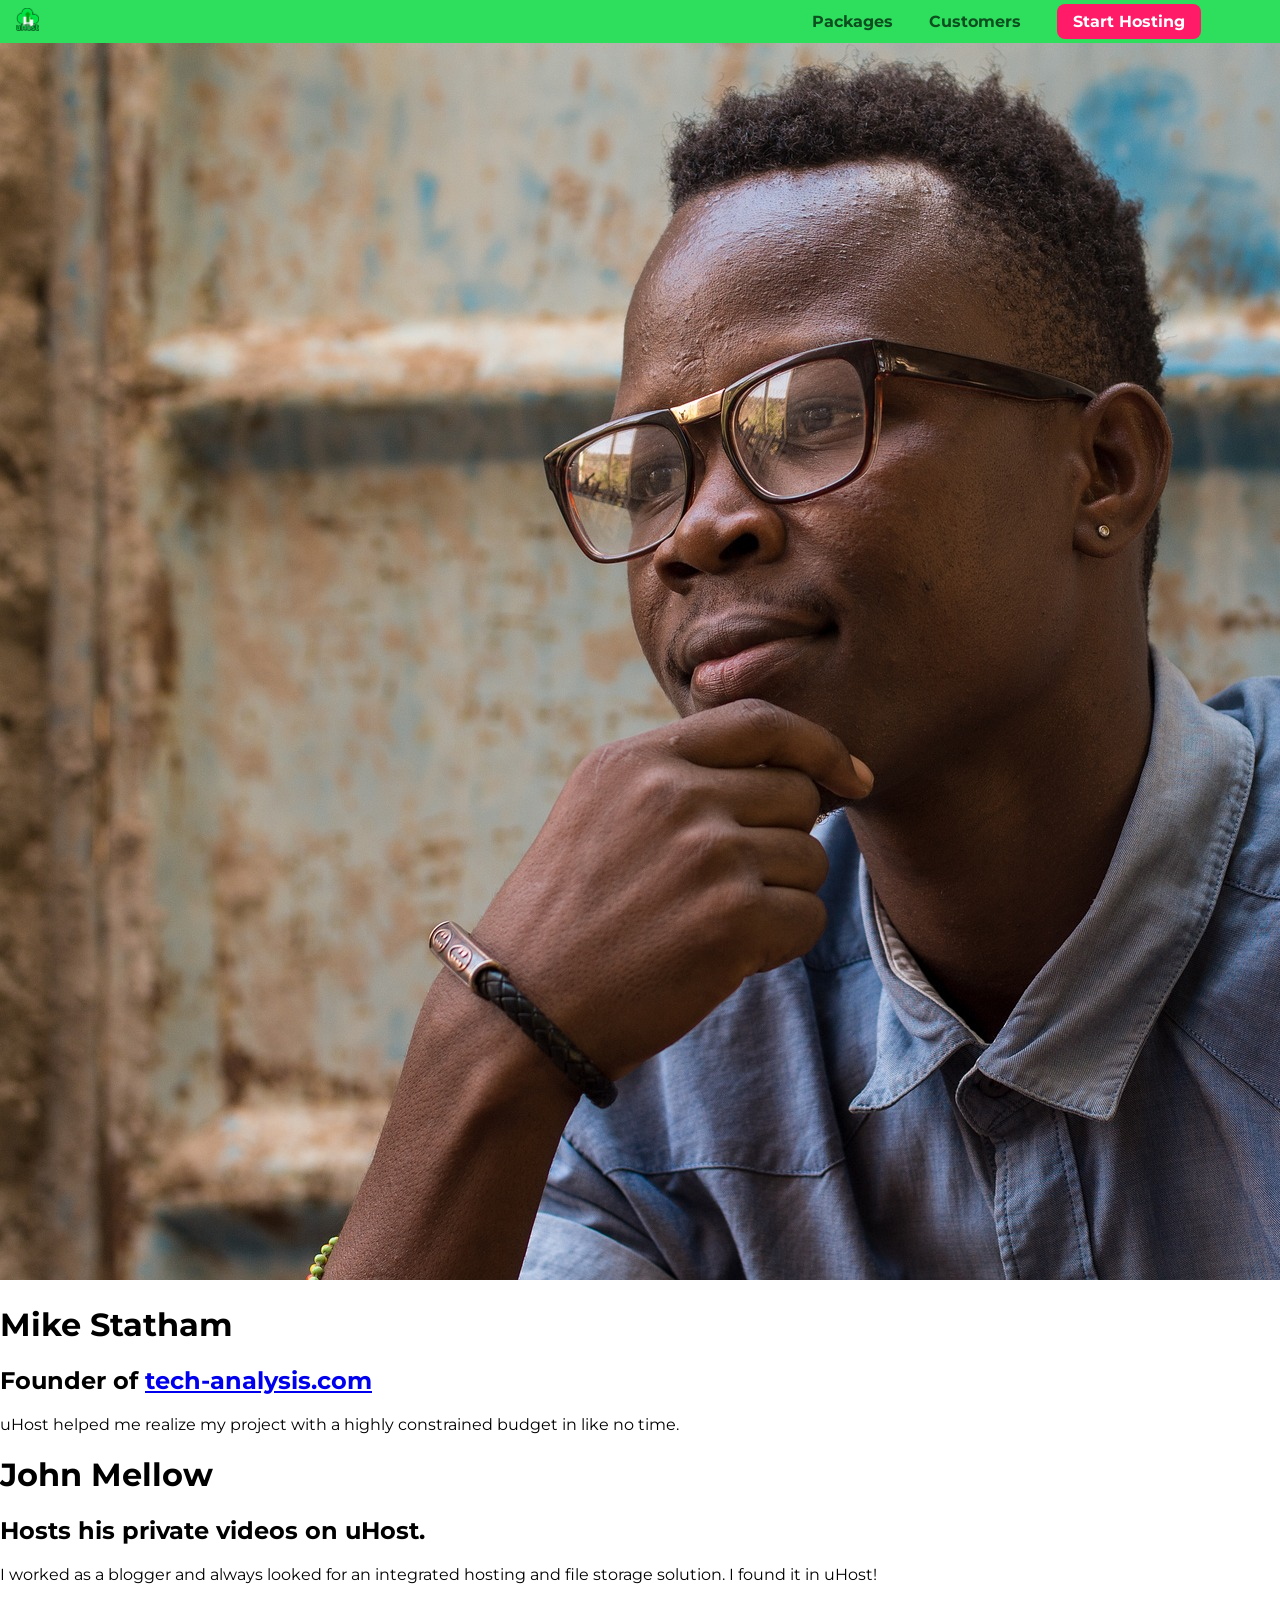
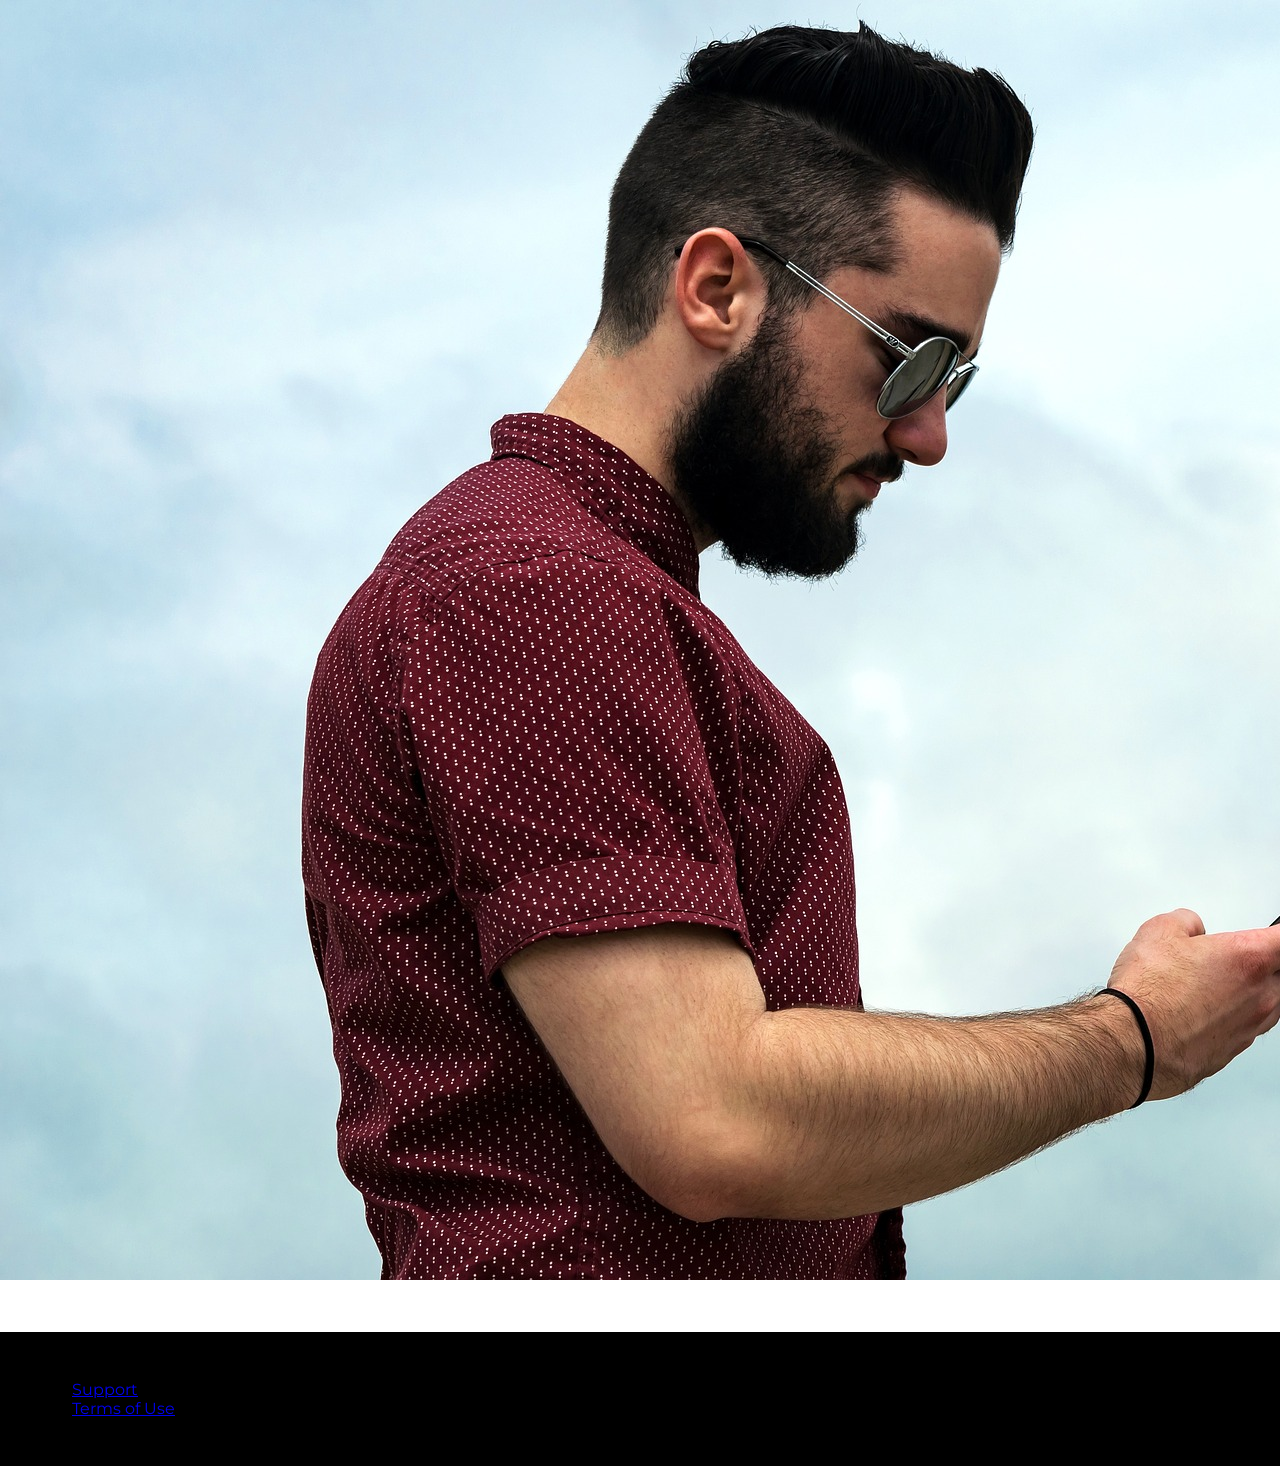
==== customers/index.html @ 214d11cf "Adding the Customers Page to our Website" ====
<!DOCTYPE html>
<html lang="en">
  <head>
    <meta charset="UTF-8" />
    <meta name="viewport" content="width=device-width, initial-scale=1.0" />
    <meta http-equiv="X-UA-Compatible" content="ie=edge" />
    <title>uHost Customers</title>
    <link rel="shortcut icon" href="../favicon.png" />
    <link
      href="https://fonts.googleapis.com/css?family=Anton|Montserrat:400,700"
      rel="stylesheet"
    />
    <link rel="stylesheet" href="../shared.css" />
    <link rel="stylesheet" href="customers.css" />
  </head>

  <body>
    <header class="main-header">
      <div>
        <a href="../index.html" class="main-header__brand">
          <img
            src="../images/uhost-icon.png"
            alt="uHost - Your favorite hosting company"
          />
        </a>
      </div>
      <nav class="main-nav">
        <ul class="main-nav__items">
          <li class="main-nav__item">
            <a href="../packages/index.html">Packages</a>
          </li>
          <li class="main-nav__item">
            <a href="index.html">Customers</a>
          </li>
          <li class="main-nav__item main-nav__item--cta">
            <a href="../index.html">Start Hosting</a>
          </li>
        </ul>
      </nav>
    </header>
    <main>
      <div>
        <div class="testimonial" id="customer-1">
          <div class="testimonial__image-container">
            <img
              src="../images/customer-1.jpg"
              alt="Mike Statham - Customer"
              class="testimonial__image"
            />
          </div>
          <div class="testimonial__info">
            <h1 class="testimonial__name">Mike Statham</h1>
            <h2 class="testimonial__subtitle">
              Founder of
              <a href="tech-analysis.com">tech-analysis.com</a>
            </h2>
            <p class="testimonial__text">
              uHost helped me realize my project with a highly constrained
              budget in like no time.
            </p>
          </div>
        </div>
        <div class="testimonial" id="customer-2">
          <div class="testimonial__info">
            <h1 class="testimonial__name">John Mellow</h1>
            <h2 class="testimonial__subtitle">
              Hosts his private videos on uHost.
            </h2>
            <p class="testimonial__text">
              I worked as a blogger and always looked for an integrated hosting
              and file storage solution. I found it in uHost!
            </p>
          </div>
          <div class="testimonial__image-container">
            <img
              src="../images/customer-2.jpg"
              alt="John Mellow - Customer"
              class="testimonial__image"
            />
          </div>
        </div>
      </div>
    </main>
    <footer class="main-footer">
      <nav>
        <ul>
          <li>
            <a href="#">Support</a>
          </li>
          <li>
            <a href="#">Terms of Use</a>
          </li>
        </ul>
      </nav>
    </footer>
  </body>
</html>
---- shared.css ----
* {
  box-sizing: border-box;
}

body {
  font-family: 'Montserrat', sans-serif;
  margin: 0;
}
/* header */
.main-header {
  width: 100%;
  background-color: #2ddf5c;
  padding: 8px 16px;
  position: fixed;
  top: 0;
  left: 0;
  z-index: 1;
}

.main-header > div {
  display: inline-block;
  vertical-align: middle;
}

.main-header__brand {
  color: #0e4f1f;
  text-decoration: none;
  font-weight: bold;
  height: 23px;
  display: inline-block;
}

.main-header__brand img {
  height: 100%;
}

.main-nav {
  display: inline-block;
  text-align: right;
  width: calc(100% - 74px);
  vertical-align: middle;
}

.main-nav__item {
  display: inline-block;
  margin: 0 16px;
}

.main-nav__item a {
  text-decoration: none;
  color: #0e4f1f;
  font-weight: bold;
  padding: 3px 0;
}

.main-nav__item a:hover,
.main-nav__item a:active {
  color: white;
  border-bottom: 5px solid white;
}

.main-nav__item--cta a {
  color: white;
  background: #ff1b68;
  padding: 8px 16px;
  border-radius: 8px;
}

.main-nav__item--cta a:hover,
.main-nav__item--cta a:active {
  color: #ff1b68;
  background: white;
  border: none;
}

.main-nav__items {
  margin: 0;
  padding: 0;
  list-style: none;
}

.main-footer {
  background: black;
  padding: 32px;
  margin-top: 48px;
}

.main-footer__links {
  list-style: none;
  margin: 0;
  padding: 0;
  text-align: center;
}

.main-footer__link {
  display: inline-block;
  margin: 0 16px;
}

.main-footer__link a {
  color: white;
  text-decoration: none;
}

.main-footer__link a:hover,
.main-footer__link a:active {
  color: #ccc;
}
.button {
  background: #0e4f1f;
  color: white;
  font: inherit;
  border: 1.5px solid #0e4f1f;
  padding: 8px;
  border-radius: 8px;
  font-weight: bold;
  cursor: pointer;
}
.button:hover,
.button:active {
  background: white;
  color: #0e4f1f;
}

button:focus {
  outline: none;
}
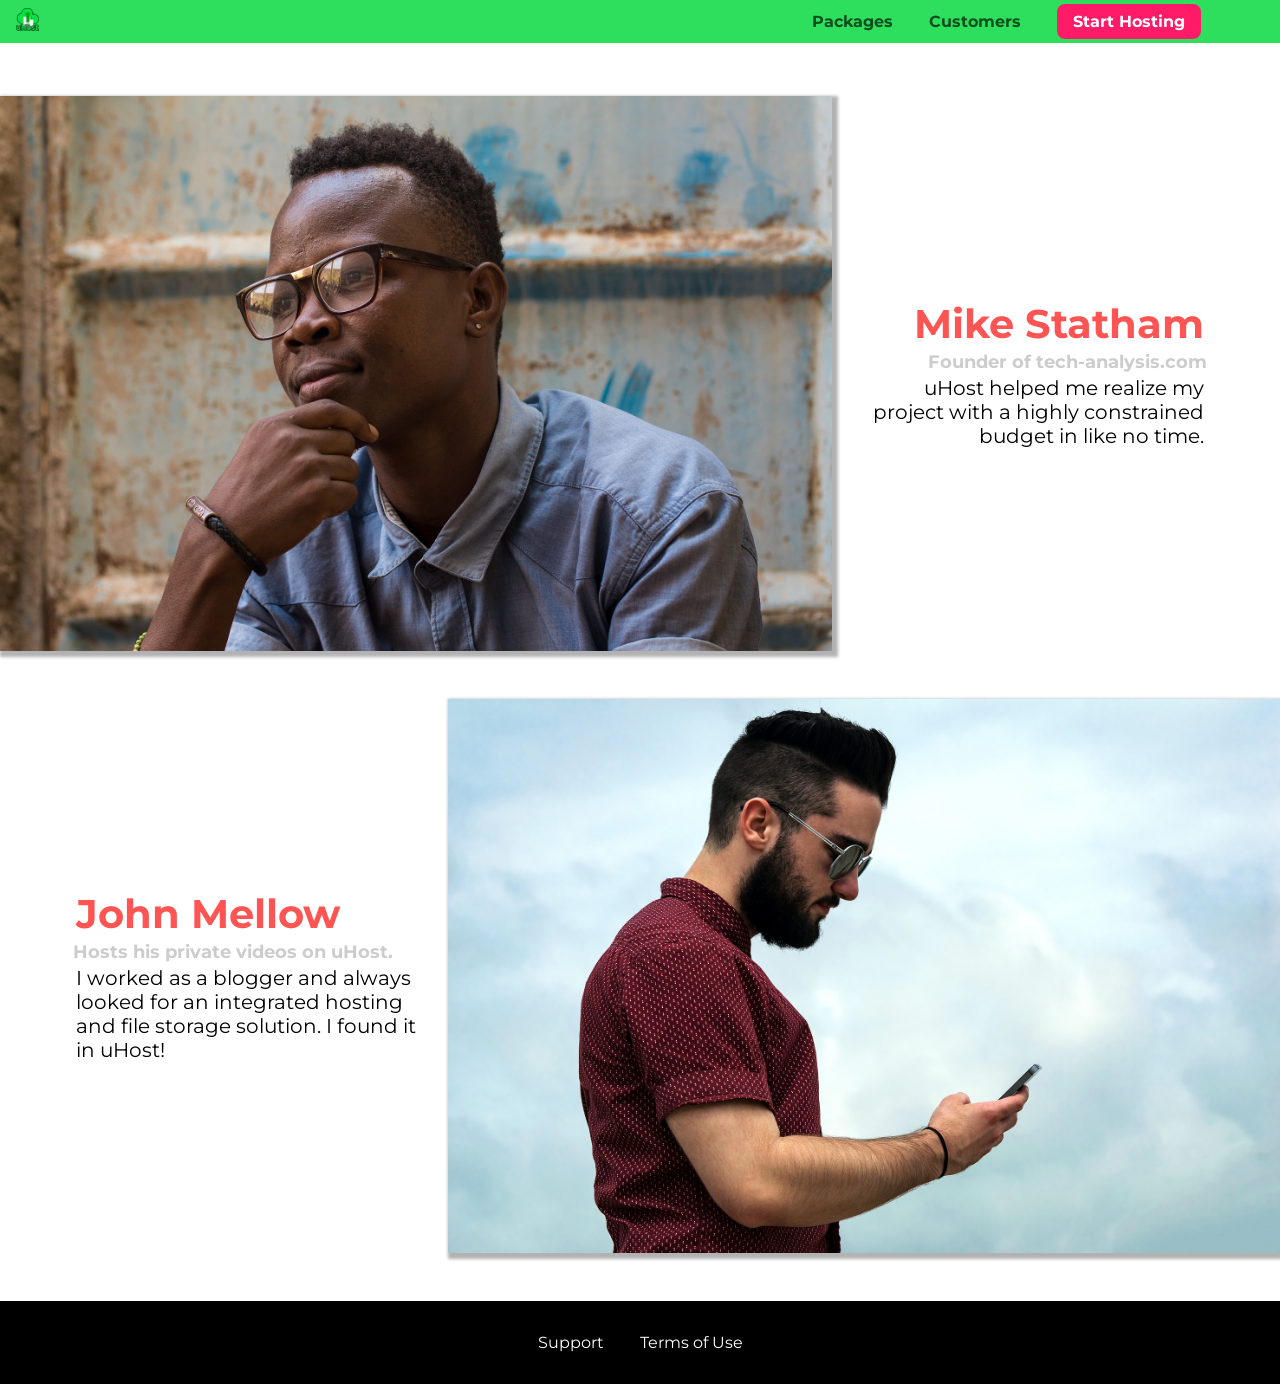
==== commit 385011dc: "Working on the Image Layout" ====
--- a/customers/index.html
+++ b/customers/index.html
@@ -82,16 +82,16 @@
       </div>
     </main>
     <footer class="main-footer">
-      <nav>
-        <ul>
-          <li>
-            <a href="#">Support</a>
-          </li>
-          <li>
-            <a href="#">Terms of Use</a>
-          </li>
-        </ul>
-      </nav>
+        <nav>
+            <ul class="main-footer__links">
+                <li class="main-footer__link">
+                    <a href="#">Support</a>
+                </li>
+                <li class="main-footer__link">
+                    <a href="#">Terms of Use</a>
+                </li>
+            </ul>
+        </nav>
     </footer>
   </body>
 </html>
--- a/customers/customers.css
+++ b/customers/customers.css
@@ -0,0 +1,66 @@
+.testimonial {
+  font-size: 20px;
+  margin: 48px 0;
+}
+
+.testimonial__list {
+  width: 80%;
+  margin: auto;
+}
+
+.testimonial:first-of-type {
+  margin-top: 96px;
+}
+
+.testimonial__image-container {
+ width: 65%;
+ display: inline-block;
+ vertical-align: middle;
+ box-shadow: 3px 3px 3px 3px rgba(0,0,0,0.3)
+}
+                   
+.testimonial__image {
+ width: 100%;
+ vertical-align: top;
+}
+
+.testimonial__info {
+  text-align: right;
+  padding: 14px;
+  display: inline-block;
+  vertical-align: middle;
+  width:30%
+}
+
+#customer-2.testimonial {
+  text-align: right;
+}
+
+#customer-2 .testimonial__info {
+  text-align: left;
+}
+
+.testimonial__name {
+  margin: 3px;
+  color: #ff5454;
+}
+
+.testimonial__subtitle {
+  margin: 0;
+  font-size: 18px;
+  color: #ccc;
+}
+
+.testimonial__subtitle a {
+  color: inherit;
+  text-decoration: none;
+}
+
+.testimonial__subtitle a:hover,
+.testimonial__subtitle a:active {
+  color: #7a7a7a;
+}
+
+.testimonial__text {
+  margin: 3px;
+}
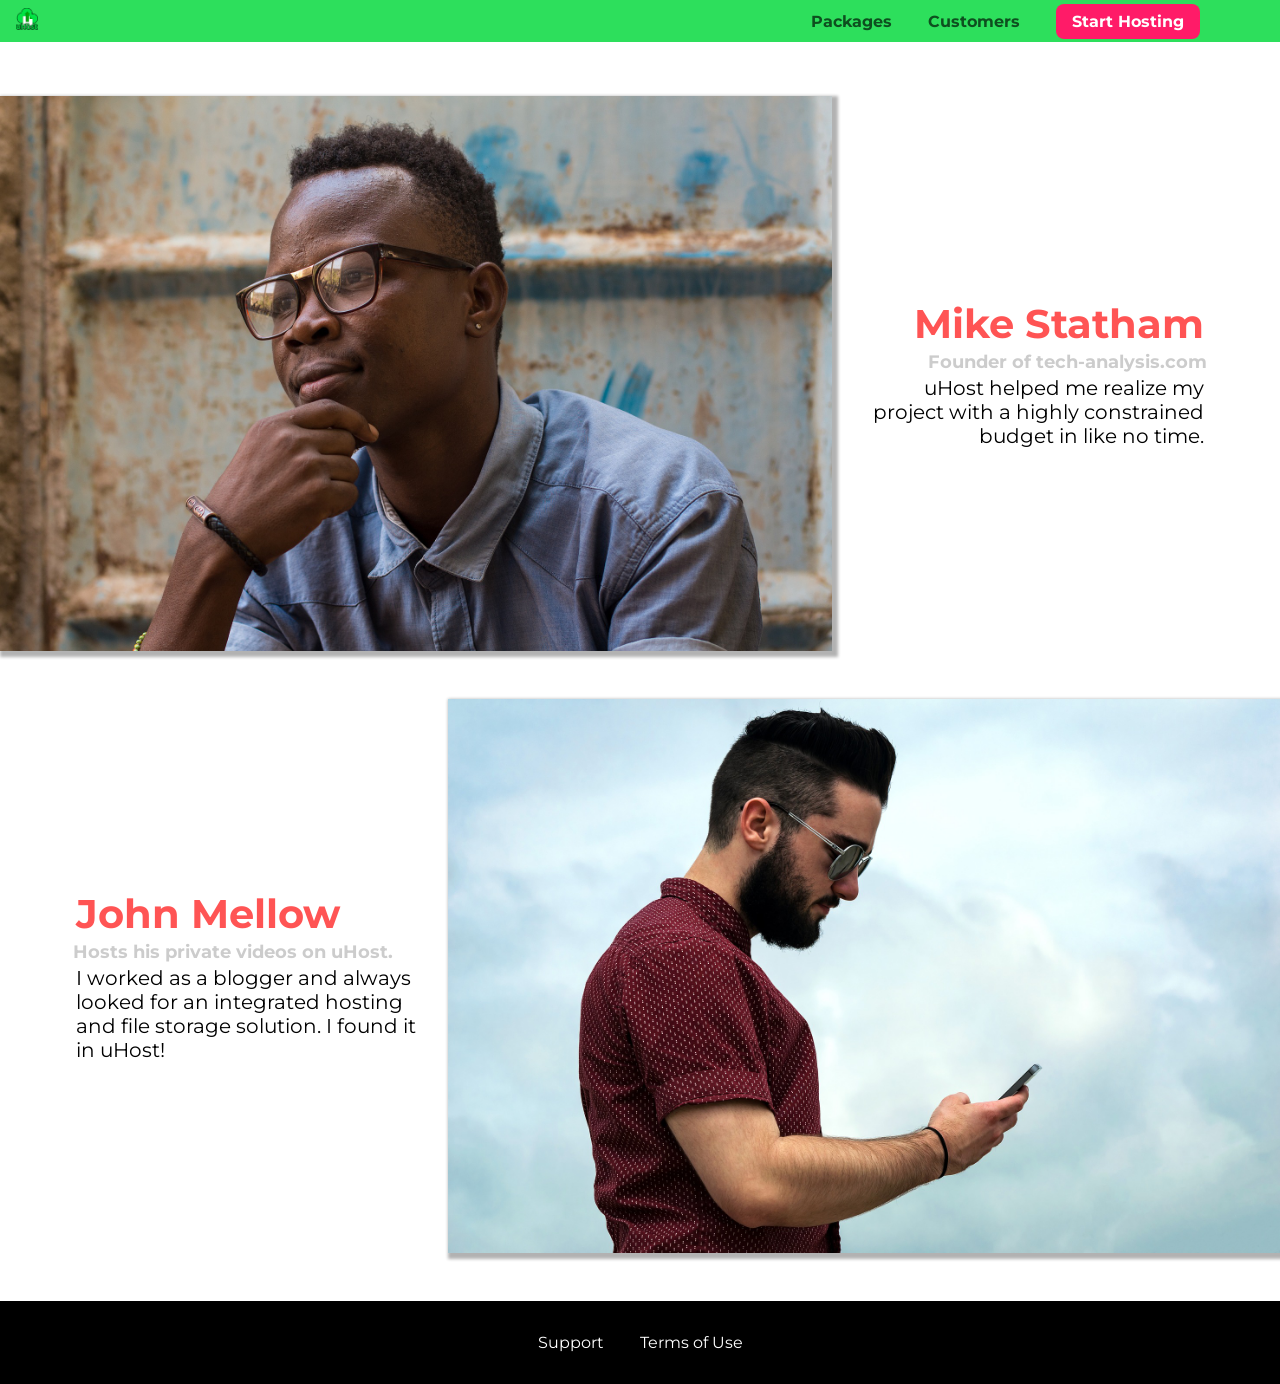
==== commit 76c2311d: "Fixing the Height 100% Issue" ====
--- a/customers/index.html
+++ b/customers/index.html
@@ -15,6 +15,7 @@
   </head>
 
   <body>
+    <div class="backdrop"></div>
     <header class="main-header">
       <div>
         <a href="../index.html" class="main-header__brand">
@@ -82,16 +83,16 @@
       </div>
     </main>
     <footer class="main-footer">
-        <nav>
-            <ul class="main-footer__links">
-                <li class="main-footer__link">
-                    <a href="#">Support</a>
-                </li>
-                <li class="main-footer__link">
-                    <a href="#">Terms of Use</a>
-                </li>
-            </ul>
-        </nav>
+      <nav>
+        <ul class="main-footer__links">
+          <li class="main-footer__link">
+            <a href="#">Support</a>
+          </li>
+          <li class="main-footer__link">
+            <a href="#">Terms of Use</a>
+          </li>
+        </ul>
+      </nav>
     </footer>
   </body>
 </html>
--- a/shared.css
+++ b/shared.css
@@ -6,14 +6,25 @@
   font-family: 'Montserrat', sans-serif;
   margin: 0;
 }
+
+.backdrop {
+  position: fixed;
+  display: none;
+  top: 0;
+  left: 0;
+  z-index: 100;
+  width: 100%;
+  height: 100%;
+  background-color: rgba(0, 0, 0, 0.5);
+}
 /* header */
 .main-header {
   width: 100%;
-  background-color: #2ddf5c;
-  padding: 8px 16px;
   position: fixed;
   top: 0;
   left: 0;
+  background: #2ddf5c;
+  padding: 8px 16px;
   z-index: 1;
 }
 
@@ -26,12 +37,15 @@
   color: #0e4f1f;
   text-decoration: none;
   font-weight: bold;
-  height: 23px;
+  font-size: 22px;
+  height: 22px;
+  /* width: 20px; */
   display: inline-block;
 }
 
 .main-header__brand img {
   height: 100%;
+  /* width: 100%; */
 }
 
 .main-nav {
@@ -39,6 +53,12 @@
   text-align: right;
   width: calc(100% - 74px);
   vertical-align: middle;
+}
+
+.main-nav__items {
+  margin: 0;
+  padding: 0;
+  list-style: none;
 }
 
 .main-nav__item {
@@ -73,12 +93,6 @@
   border: none;
 }
 
-.main-nav__items {
-  margin: 0;
-  padding: 0;
-  list-style: none;
-}
-
 .main-footer {
   background: black;
   padding: 32px;
@@ -106,6 +120,7 @@
 .main-footer__link a:active {
   color: #ccc;
 }
+
 .button {
   background: #0e4f1f;
   color: white;
@@ -116,12 +131,13 @@
   font-weight: bold;
   cursor: pointer;
 }
+
 .button:hover,
 .button:active {
   background: white;
   color: #0e4f1f;
 }
 
-button:focus {
+.button:focus {
   outline: none;
 }
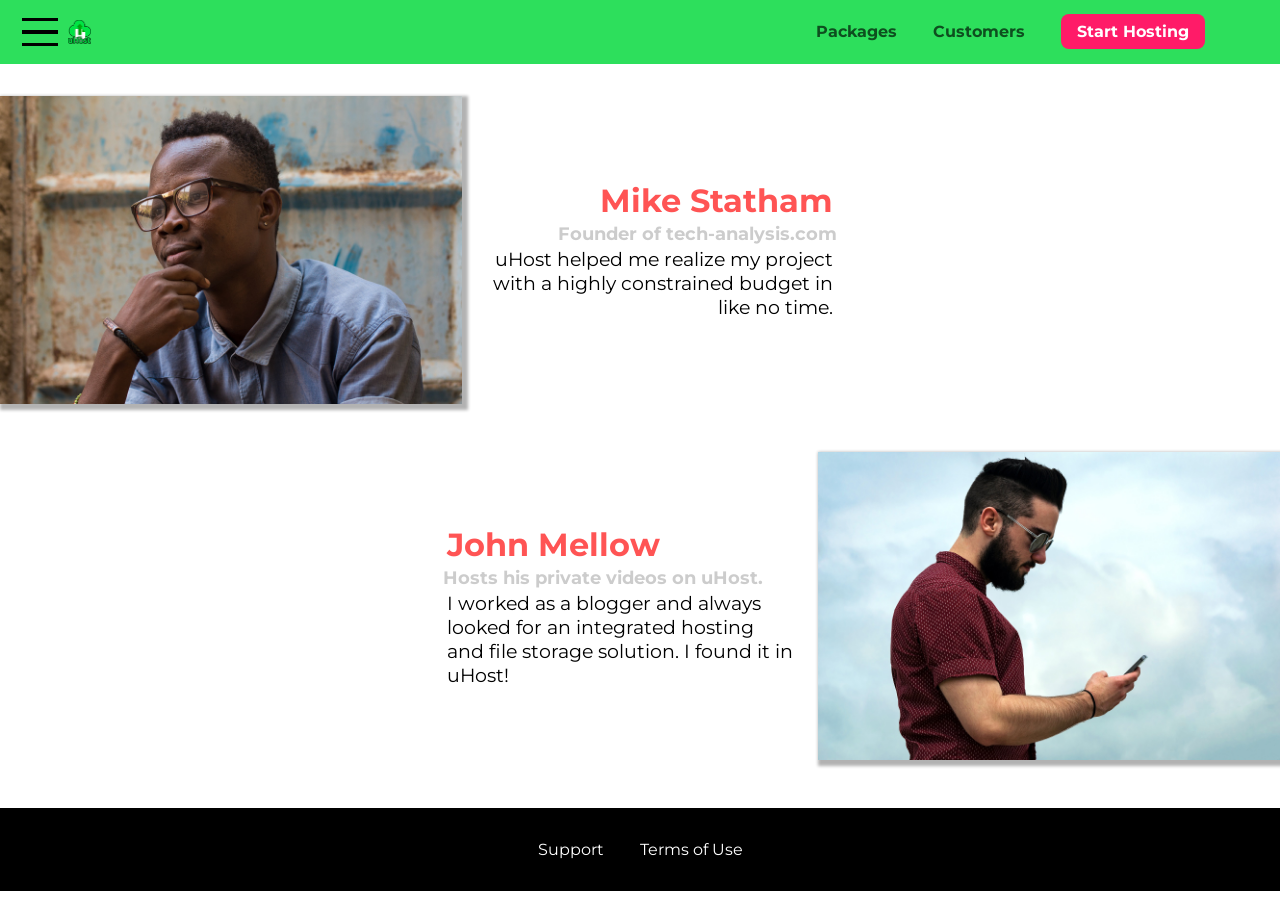
==== commit dfa8d108: "Cleaning Up Our Code" ====
--- a/customers/index.html
+++ b/customers/index.html
@@ -18,6 +18,11 @@
     <div class="backdrop"></div>
     <header class="main-header">
       <div>
+        <button class="toggle-button">
+          <span class="toggle-button__bar"></span>
+          <span class="toggle-button__bar"></span>
+          <span class="toggle-button__bar"></span>
+        </button>
         <a href="../index.html" class="main-header__brand">
           <img
             src="../images/uhost-icon.png"
@@ -39,6 +44,19 @@
         </ul>
       </nav>
     </header>
+    <nav class="mobile-nav">
+      <ul class="mobile-nav__items">
+        <li class="mobile-nav__item">
+          <a href="../packages/index.html">Packages</a>
+        </li>
+        <li class="mobile-nav__item">
+          <a href="index.html">Customers</a>
+        </li>
+        <li class="mobile-nav__item mobile-nav__item--cta">
+          <a href="../start-hosting/index.html">Start Hosting</a>
+        </li>
+      </ul>
+    </nav>
     <main>
       <div>
         <div class="testimonial" id="customer-1">
@@ -94,5 +112,6 @@
         </ul>
       </nav>
     </footer>
+    <script src="../shared.js"></script>
   </body>
 </html>
--- a/shared.css
+++ b/shared.css
@@ -13,18 +13,18 @@
   top: 0;
   left: 0;
   z-index: 100;
-  width: 100%;
-  height: 100%;
-  background-color: rgba(0, 0, 0, 0.5);
+  width: 100vw;
+  height: 100vh;
+  background: rgba(0, 0, 0, 0.5);
 }
-/* header */
+
 .main-header {
   width: 100%;
   position: fixed;
   top: 0;
   left: 0;
   background: #2ddf5c;
-  padding: 8px 16px;
+  padding: 0.5rem 1rem;
   z-index: 1;
 }
 
@@ -33,14 +33,37 @@
   vertical-align: middle;
 }
 
+.toggle-button {
+  width: 3rem;
+  background: transparent;
+  border: none;
+  cursor: pointer;
+  padding-top: 0;
+  padding-bottom: 0;
+  vertical-align: middle;
+}
+
+.toggle-button:focus {
+  outline: none;
+}
+
+.toggle-button__bar {
+  width: 100%;
+  height: 0.2rem;
+  background: black;
+  display: block;
+  margin: 0.6rem 0;
+}
+
 .main-header__brand {
   color: #0e4f1f;
   text-decoration: none;
   font-weight: bold;
-  font-size: 22px;
-  height: 22px;
+  font-size: 1.5rem;
+  height: 1.5rem;
   /* width: 20px; */
   display: inline-block;
+  vertical-align: middle;
 }
 
 .main-header__brand img {
@@ -51,7 +74,7 @@
 .main-nav {
   display: inline-block;
   text-align: right;
-  width: calc(100% - 74px);
+  width: calc(100% - 122px);
   vertical-align: middle;
 }
 
@@ -63,14 +86,15 @@
 
 .main-nav__item {
   display: inline-block;
-  margin: 0 16px;
+  margin: 0 1rem;
 }
 
-.main-nav__item a {
+.main-nav__item a,
+.mobile-nav__item a {
   text-decoration: none;
   color: #0e4f1f;
   font-weight: bold;
-  padding: 3px 0;
+  padding: 0.2rem 0;
 }
 
 .main-nav__item a:hover,
@@ -79,10 +103,13 @@
   border-bottom: 5px solid white;
 }
 
-.main-nav__item--cta a {
+.main-nav__item--cta a,
+.mobile-nav__item--cta a,
+.mobile-nav__item--cta a:hover,
+.mobile-nav__item--cta a:hover {
   color: white;
   background: #ff1b68;
-  padding: 8px 16px;
+  padding: 0.5rem 1rem;
   border-radius: 8px;
 }
 
@@ -95,8 +122,8 @@
 
 .main-footer {
   background: black;
-  padding: 32px;
-  margin-top: 48px;
+  padding: 2rem;
+  margin-top: 3rem;
 }
 
 .main-footer__links {
@@ -108,7 +135,7 @@
 
 .main-footer__link {
   display: inline-block;
-  margin: 0 16px;
+  margin: 0 1rem;
 }
 
 .main-footer__link a {
@@ -120,13 +147,39 @@
 .main-footer__link a:active {
   color: #ccc;
 }
+.mobile-nav {
+  display: none;
+  position: fixed;
+  z-index: 101;
+  top: 0;
+  left: 0;
+  background: white;
+  width: 80%;
+  height: 100vh;
+}
 
+.mobile-nav__items {
+  width: 90%;
+  height: 100%;
+  list-style: none;
+  margin: 10% auto;
+  padding: 0;
+  text-align: center;
+}
+
+.mobile-nav__item {
+  margin: 1rem 0;
+}
+
+.mobile-nav__item a {
+  font-size: 1.5rem;
+}
 .button {
   background: #0e4f1f;
   color: white;
   font: inherit;
   border: 1.5px solid #0e4f1f;
-  padding: 8px;
+  padding: 0.5rem;
   border-radius: 8px;
   font-weight: bold;
   cursor: pointer;
@@ -141,3 +194,6 @@
 .button:focus {
   outline: none;
 }
+.open {
+  display: block !important;
+}
--- a/customers/customers.css
+++ b/customers/customers.css
@@ -1,6 +1,6 @@
 .testimonial {
-  font-size: 20px;
-  margin: 48px 0;
+  font-size: 1.2rem;
+  margin: 3rem 0;
 }
 
 .testimonial__list {
@@ -9,27 +9,28 @@
 }
 
 .testimonial:first-of-type {
-  margin-top: 96px;
+  margin-top: 6rem;
 }
 
 .testimonial__image-container {
- width: 65%;
- display: inline-block;
- vertical-align: middle;
- box-shadow: 3px 3px 3px 3px rgba(0,0,0,0.3)
+  width: 65%;
+  max-width: 462px;
+  display: inline-block;
+  vertical-align: middle;
+  box-shadow: 3px 3px 3px 3px rgba(0, 0, 0, 0.3);
 }
-                   
+
 .testimonial__image {
- width: 100%;
- vertical-align: top;
+  width: 100%;
+  vertical-align: top;
 }
 
 .testimonial__info {
   text-align: right;
-  padding: 14px;
+  padding: 0.9rem;
   display: inline-block;
   vertical-align: middle;
-  width:30%
+  width: 30%;
 }
 
 #customer-2.testimonial {
@@ -41,13 +42,14 @@
 }
 
 .testimonial__name {
-  margin: 3px;
+  margin: 0.2rem;
   color: #ff5454;
+  font-size: 2rem;
 }
 
 .testimonial__subtitle {
   margin: 0;
-  font-size: 18px;
+  font-size: 1.1rem;
   color: #ccc;
 }
 
@@ -62,5 +64,5 @@
 }
 
 .testimonial__text {
-  margin: 3px;
+  margin: 0.2rem;
 }
